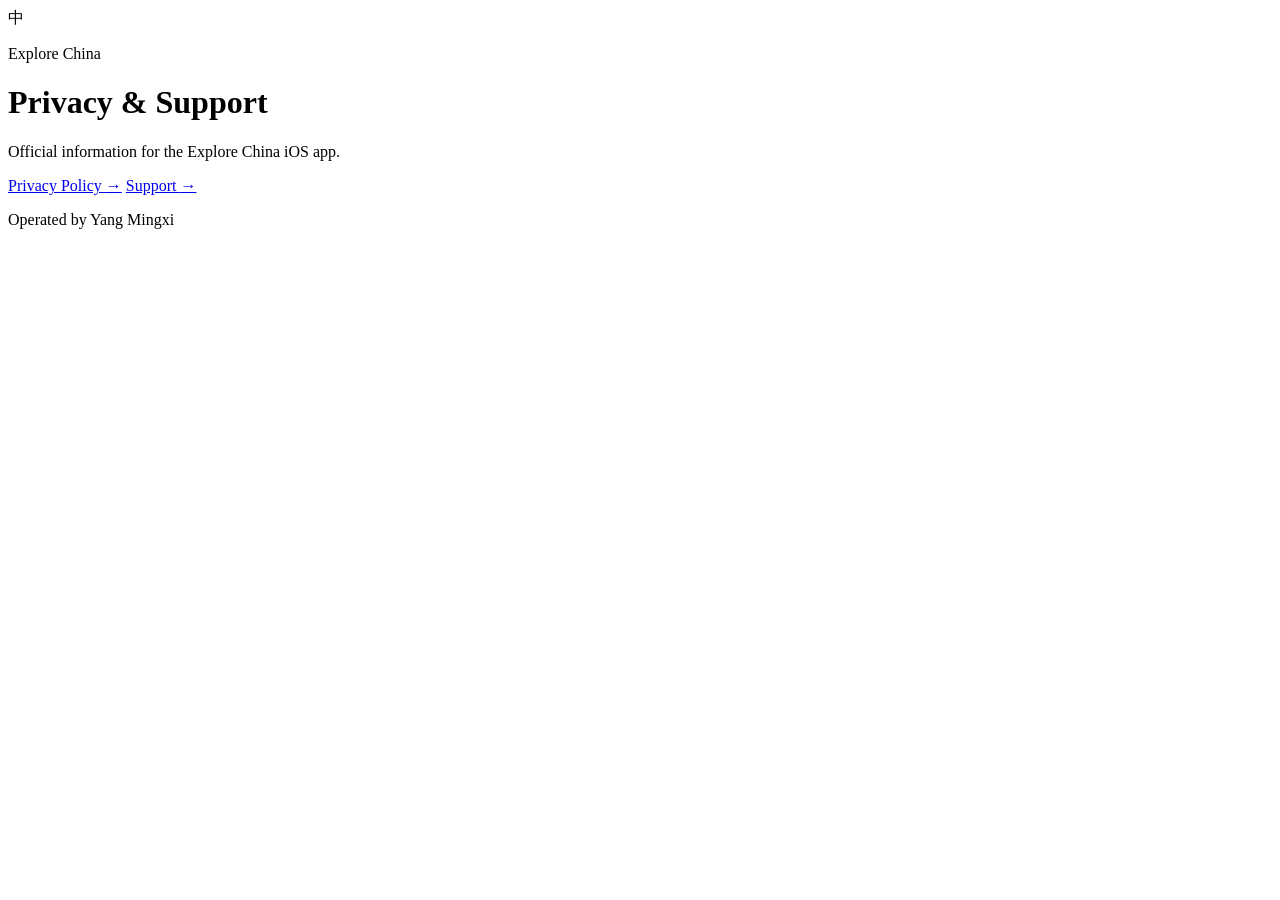
==== index.html @ f7e8fb0b "Create index.html" ====
<!doctype html>
<html lang="en">
<head>
  <meta charset="utf-8">
  <meta name="viewport" content="width=device-width, initial-scale=1">
  <title>Explore China | Privacy &amp; Support</title>
  <meta name="description" content="Official privacy and support information for the Explore China iOS app.">
  <link rel="stylesheet" href="./styles.css">
  <link rel="icon" href="./icon.png">
  <meta property="og:title" content="Explore China | Privacy &amp; Support">
  <meta property="og:description" content="Official information for the Explore China iOS app.">
  <meta property="og:image" content="./og.png">
</head>
<body>
  <main class="home-shell">
    <div class="brand-mark" aria-hidden="true">中</div>
    <p class="eyebrow">Explore China</p>
    <h1>Privacy &amp; Support</h1>
    <p class="lede">Official information for the Explore China iOS app.</p>
    <nav class="home-links" aria-label="Legal and support pages">
      <a href="./privacy/">Privacy Policy <span aria-hidden="true">→</span></a>
      <a href="./support/">Support <span aria-hidden="true">→</span></a>
    </nav>
    <p class="operator">Operated by Yang Mingxi</p>
  </main>
</body>
</html>
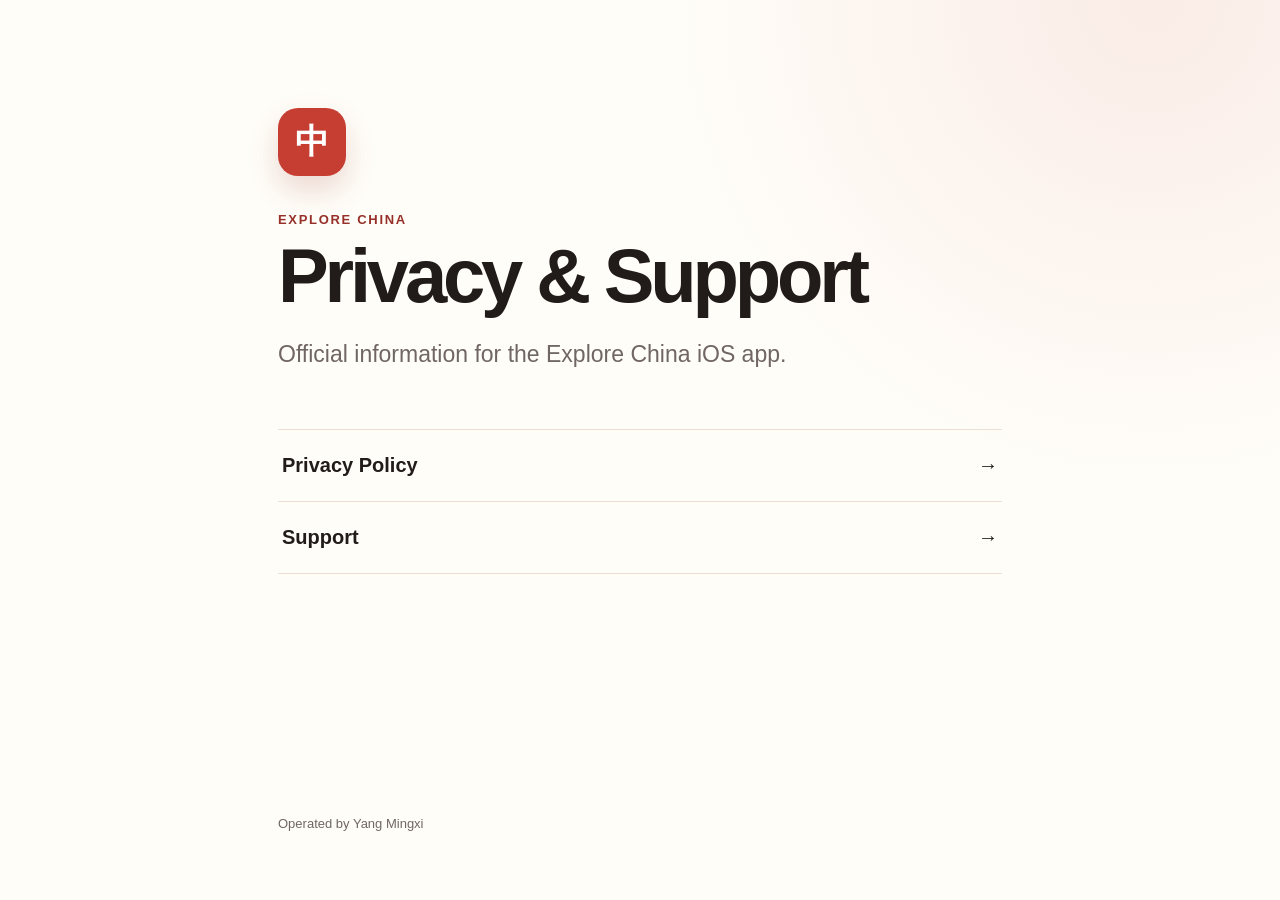
==== commit 41a889fc: "Update index.html" ====
--- a/index.html
+++ b/index.html
@@ -6,10 +6,8 @@
   <title>Explore China | Privacy &amp; Support</title>
   <meta name="description" content="Official privacy and support information for the Explore China iOS app.">
   <link rel="stylesheet" href="./styles.css">
-  <link rel="icon" href="./icon.png">
   <meta property="og:title" content="Explore China | Privacy &amp; Support">
   <meta property="og:description" content="Official information for the Explore China iOS app.">
-  <meta property="og:image" content="./og.png">
 </head>
 <body>
   <main class="home-shell">
--- a/styles.css
+++ b/styles.css
@@ -0,0 +1,124 @@
+:root {
+  --ink: #211b19;
+  --muted: #706663;
+  --paper: #fffdf8;
+  --wash: #f8f2e8;
+  --line: #eadfd2;
+  --red: #c63d32;
+  --red-dark: #963029;
+}
+
+* { box-sizing: border-box; }
+html { background: var(--paper); }
+body {
+  margin: 0;
+  background: radial-gradient(circle at 90% 0%, rgba(198, 61, 50, .09), transparent 30rem), var(--paper);
+  color: var(--ink);
+  font-family: -apple-system, BlinkMacSystemFont, "Segoe UI", Arial, sans-serif;
+}
+a { color: inherit; }
+.home-shell {
+  display: flex;
+  min-height: 100vh;
+  max-width: 780px;
+  margin: 0 auto;
+  padding: 12vh 28px 56px;
+  flex-direction: column;
+  align-items: flex-start;
+}
+.brand-mark {
+  display: grid;
+  width: 68px;
+  height: 68px;
+  place-items: center;
+  border-radius: 20px;
+  background: var(--red);
+  color: white;
+  box-shadow: 0 14px 30px rgba(150, 48, 41, .18);
+  font-family: Georgia, serif;
+  font-size: 34px;
+  font-weight: 700;
+}
+.brand-mark.small { width: 36px; height: 36px; border-radius: 11px; font-size: 18px; box-shadow: none; }
+.eyebrow {
+  margin: 36px 0 12px;
+  color: var(--red-dark);
+  font-size: 13px;
+  font-weight: 800;
+  letter-spacing: .13em;
+  text-transform: uppercase;
+}
+h1 { max-width: 800px; margin: 0; font-size: clamp(42px, 8vw, 76px); line-height: .98; letter-spacing: -.055em; }
+.lede { max-width: 680px; margin: 24px 0 0; color: var(--muted); font-size: clamp(18px, 3vw, 23px); line-height: 1.55; }
+.home-links { display: grid; width: 100%; margin-top: 56px; border-top: 1px solid var(--line); }
+.home-links a {
+  display: flex;
+  padding: 24px 4px;
+  justify-content: space-between;
+  border-bottom: 1px solid var(--line);
+  text-decoration: none;
+  font-size: 20px;
+  font-weight: 720;
+}
+.home-links a:hover, .home-links a:focus-visible { color: var(--red); }
+.operator { margin-top: auto; padding-top: 72px; color: var(--muted); font-size: 13px; }
+.page-shell { width: min(100% - 40px, 920px); margin: 0 auto; }
+.site-header {
+  display: flex;
+  min-height: 86px;
+  align-items: center;
+  justify-content: space-between;
+  border-bottom: 1px solid var(--line);
+}
+.brand { display: flex; align-items: center; gap: 12px; text-decoration: none; font-weight: 820; }
+.site-header nav { display: flex; gap: 24px; }
+.site-header nav a { color: var(--muted); font-size: 14px; font-weight: 700; text-decoration: none; }
+.site-header nav a:hover, .site-header nav a:focus-visible { color: var(--red); }
+article { padding: 84px 0 40px; }
+.page-heading { padding-bottom: 56px; border-bottom: 1px solid var(--line); }
+.page-heading .eyebrow { margin-top: 0; }
+.page-heading h1 { font-size: clamp(44px, 7vw, 72px); }
+.document { max-width: 720px; padding: 20px 0 40px; }
+.document section { padding: 34px 0 8px; }
+.document h2 { margin: 0 0 14px; font-size: 22px; letter-spacing: -.025em; }
+.document p, .document li { color: #4f4744; font-size: 16px; line-height: 1.75; }
+.document p { margin: 10px 0; }
+.document ul, .document ol { margin: 10px 0; padding-left: 24px; }
+.document a { color: var(--red-dark); text-underline-offset: 3px; overflow-wrap: anywhere; }
+.contact-card {
+  display: flex;
+  margin: 36px 0 8px;
+  padding: 24px;
+  align-items: center;
+  justify-content: space-between;
+  gap: 24px;
+  border: 1px solid var(--line);
+  border-radius: 20px;
+  background: white;
+  box-shadow: 0 12px 36px rgba(68, 51, 45, .06);
+}
+.contact-label { margin: 0 0 5px !important; color: var(--muted) !important; font-size: 12px !important; font-weight: 800; text-transform: uppercase; letter-spacing: .09em; }
+.contact-email { font-weight: 750; }
+.email-button { flex: 0 0 auto; padding: 12px 18px; border-radius: 999px; background: var(--red); color: white !important; font-size: 14px; font-weight: 800; text-decoration: none; }
+.email-button:hover, .email-button:focus-visible { background: var(--red-dark); }
+.notice { margin-top: 20px !important; padding: 16px 18px; border-left: 3px solid var(--red); background: var(--wash); }
+footer {
+  display: flex;
+  min-height: 100px;
+  padding: 28px 0;
+  align-items: center;
+  justify-content: space-between;
+  gap: 20px;
+  border-top: 1px solid var(--line);
+  color: var(--muted);
+  font-size: 13px;
+}
+footer a { overflow-wrap: anywhere; }
+@media (max-width: 620px) {
+  .site-header { align-items: flex-start; padding: 20px 0; gap: 18px; }
+  .site-header nav { padding-top: 9px; gap: 14px; }
+  article { padding-top: 58px; }
+  .page-heading { padding-bottom: 38px; }
+  .contact-card, footer { align-items: flex-start; flex-direction: column; }
+  .email-button { width: 100%; text-align: center; }
+}
